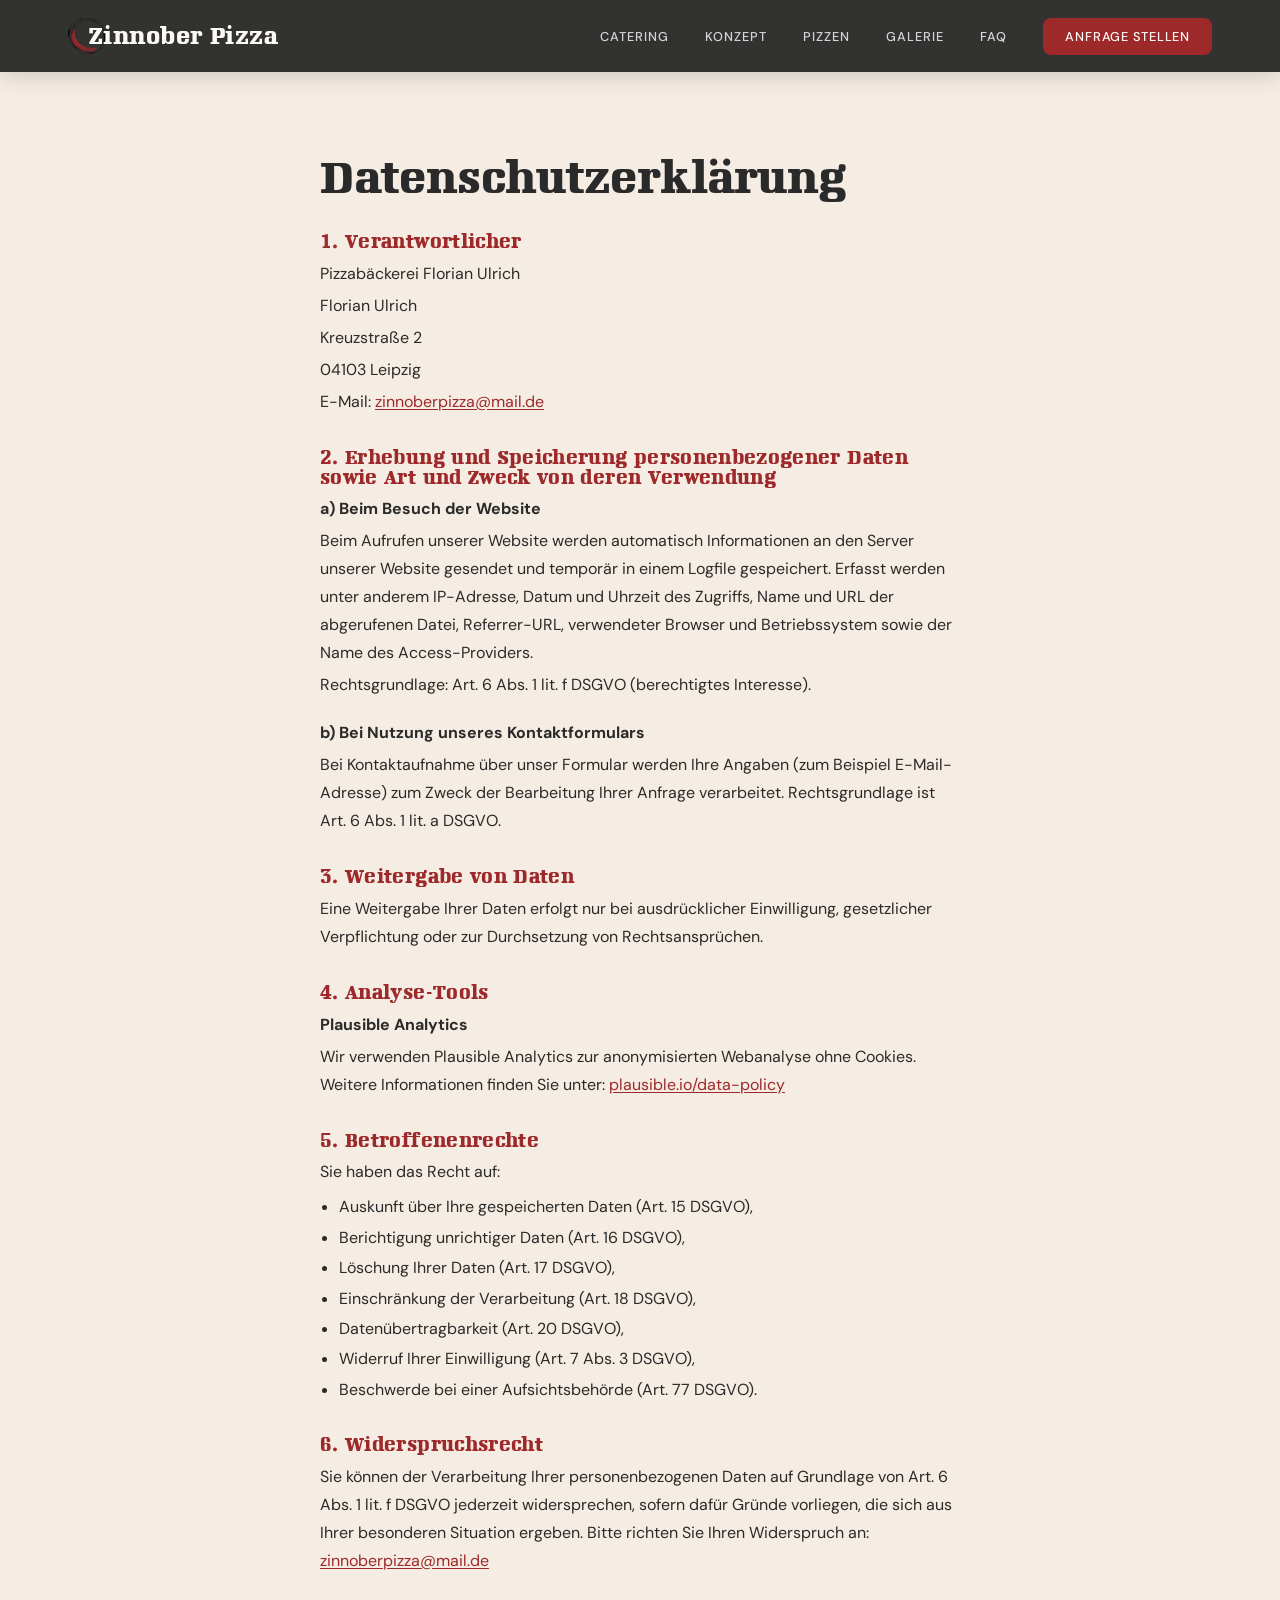
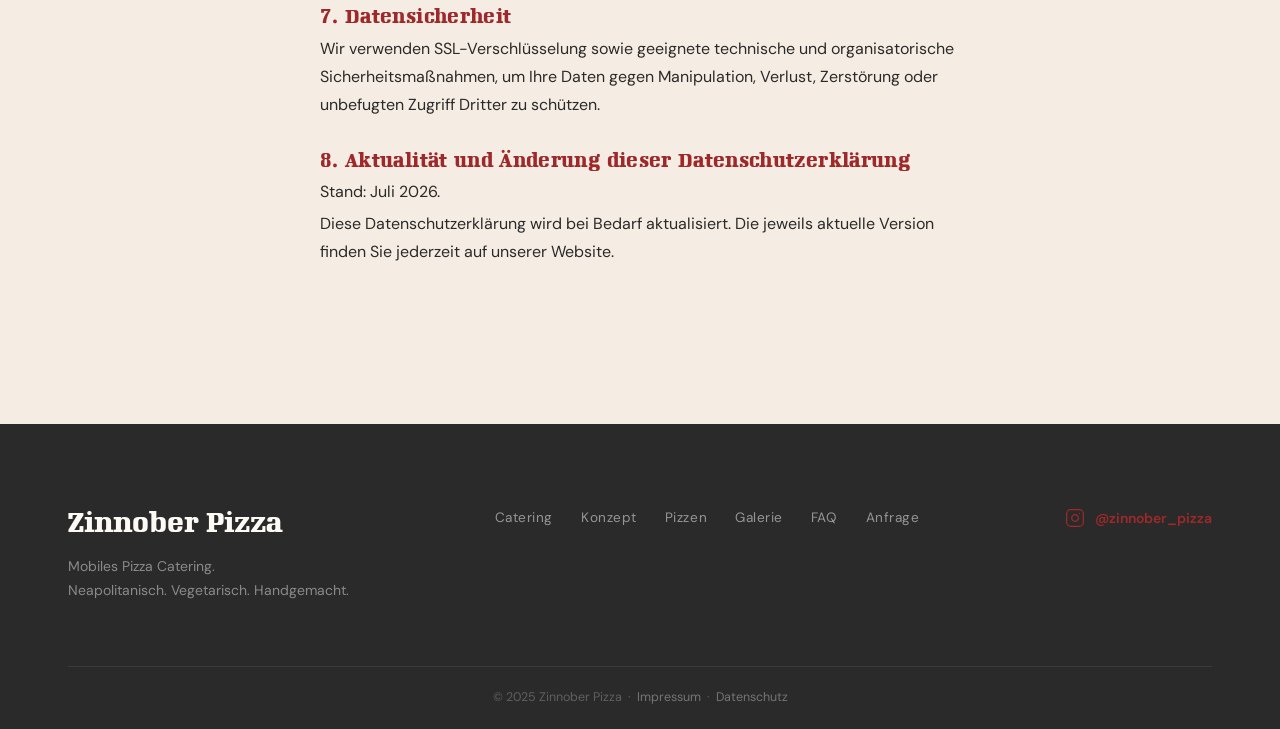
==== datenschutz.html @ 2385aa73 "ha" ====
<!DOCTYPE html>
<html lang="de">
<head>
    <meta charset="UTF-8">
    <meta name="viewport" content="width=device-width, initial-scale=1.0">
    <title>Datenschutz – Zinnober Pizza</title>
    <meta name="description" content="Datenschutzerklärung von Zinnober Pizza gemäß DSGVO.">
    <meta name="robots" content="noindex, follow">

    <!-- Google Fonts — DM Sans body only; Napoleon headings are self-hosted in /fonts -->
    <link rel="preconnect" href="https://fonts.googleapis.com">
    <link rel="preconnect" href="https://fonts.gstatic.com" crossorigin>
    <link href="https://fonts.googleapis.com/css2?family=DM+Sans:opsz,wght@9..40,300;9..40,400;9..40,500;9..40,600&display=swap" rel="stylesheet">

    <link rel="stylesheet" href="css/style.css">
</head>
<body class="legal-page">

    <!-- =====================================================================
         NAVIGATION
    ====================================================================== -->
    <header class="site-header" id="header">
        <nav class="nav-inner">
            <a href="index.html" class="nav-logo">
                <img src="images/logo.png" alt="Zinnober Pizza" class="nav-logo-img">
                <span>Zinnober Pizza</span>
            </a>
            <button class="nav-toggle" id="navToggle" aria-label="Menü öffnen" aria-expanded="false">
                <span></span><span></span><span></span>
            </button>
            <ul class="nav-links" id="navLinks">
                <li><a href="index.html#catering">Catering</a></li>
                <li><a href="index.html#konzept">Konzept</a></li>
                <li><a href="index.html#pizzen">Pizzen</a></li>
                <li><a href="index.html#galerie">Galerie</a></li>
                <li><a href="index.html#faq">FAQ</a></li>
                <li><a href="index.html#anfrage" class="nav-cta">Anfrage stellen</a></li>
            </ul>
        </nav>
    </header>


    <!-- =====================================================================
         DATENSCHUTZ
    ====================================================================== -->
    <section class="s-legal">
        <div class="container">
            <div class="legal-content">
                <h2>Datenschutzerklärung</h2>

                <h3>1. Verantwortlicher</h3>
                <p>Pizzabäckerei Florian Ulrich</p>
                <p>Florian Ulrich</p>
                <p>Kreuzstraße 2</p>
                <p>04103 Leipzig</p>
                <p>E-Mail: <a href="mailto:zinnoberpizza@mail.de">zinnoberpizza@mail.de</a></p>

                <h3>2. Erhebung und Speicherung personenbezogener Daten sowie Art und Zweck von deren Verwendung</h3>
                <p><strong>a) Beim Besuch der Website</strong></p>
                <p>Beim Aufrufen unserer Website werden automatisch Informationen an den Server unserer Website gesendet und temporär in einem Logfile gespeichert. Erfasst werden unter anderem IP-Adresse, Datum und Uhrzeit des Zugriffs, Name und URL der abgerufenen Datei, Referrer-URL, verwendeter Browser und Betriebssystem sowie der Name des Access-Providers.</p>
                <p>Rechtsgrundlage: Art. 6 Abs. 1 lit. f DSGVO (berechtigtes Interesse).</p>

                <p style="margin-top: 20px;"><strong>b) Bei Nutzung unseres Kontaktformulars</strong></p>
                <p>Bei Kontaktaufnahme über unser Formular werden Ihre Angaben (zum Beispiel E-Mail-Adresse) zum Zweck der Bearbeitung Ihrer Anfrage verarbeitet. Rechtsgrundlage ist Art. 6 Abs. 1 lit. a DSGVO.</p>

                <h3>3. Weitergabe von Daten</h3>
                <p>Eine Weitergabe Ihrer Daten erfolgt nur bei ausdrücklicher Einwilligung, gesetzlicher Verpflichtung oder zur Durchsetzung von Rechtsansprüchen.</p>

                <h3>4. Analyse-Tools</h3>
                <p><strong>Plausible Analytics</strong></p>
                <p>Wir verwenden Plausible Analytics zur anonymisierten Webanalyse ohne Cookies. Weitere Informationen finden Sie unter: <a href="https://plausible.io/data-policy" target="_blank" rel="noopener noreferrer">plausible.io/data-policy</a></p>

                <h3>5. Betroffenenrechte</h3>
                <p>Sie haben das Recht auf:</p>
                <ul class="legal-list">
                    <li>Auskunft über Ihre gespeicherten Daten (Art. 15 DSGVO),</li>
                    <li>Berichtigung unrichtiger Daten (Art. 16 DSGVO),</li>
                    <li>Löschung Ihrer Daten (Art. 17 DSGVO),</li>
                    <li>Einschränkung der Verarbeitung (Art. 18 DSGVO),</li>
                    <li>Datenübertragbarkeit (Art. 20 DSGVO),</li>
                    <li>Widerruf Ihrer Einwilligung (Art. 7 Abs. 3 DSGVO),</li>
                    <li>Beschwerde bei einer Aufsichtsbehörde (Art. 77 DSGVO).</li>
                </ul>

                <h3>6. Widerspruchsrecht</h3>
                <p>Sie können der Verarbeitung Ihrer personenbezogenen Daten auf Grundlage von Art. 6 Abs. 1 lit. f DSGVO jederzeit widersprechen, sofern dafür Gründe vorliegen, die sich aus Ihrer besonderen Situation ergeben. Bitte richten Sie Ihren Widerspruch an: <a href="mailto:zinnoberpizza@mail.de">zinnoberpizza@mail.de</a></p>

                <h3>7. Datensicherheit</h3>
                <p>Wir verwenden SSL-Verschlüsselung sowie geeignete technische und organisatorische Sicherheitsmaßnahmen, um Ihre Daten gegen Manipulation, Verlust, Zerstörung oder unbefugten Zugriff Dritter zu schützen.</p>

                <h3>8. Aktualität und Änderung dieser Datenschutzerklärung</h3>
                <p>Stand: Juli 2026.</p>
                <p>Diese Datenschutzerklärung wird bei Bedarf aktualisiert. Die jeweils aktuelle Version finden Sie jederzeit auf unserer Website.</p>
            </div>
        </div>
    </section>


    <!-- =====================================================================
         FOOTER
    ====================================================================== -->
    <footer class="footer">
        <div class="container">
            <div class="footer-inner">
                <div class="footer-brand">
                    <span class="footer-logo">Zinnober Pizza</span>
                    <p>Mobiles Pizza Catering.<br>Neapolitanisch. Vegetarisch. Handgemacht.</p>
                </div>
                <nav class="footer-nav" aria-label="Footer Navigation">
                    <a href="index.html#catering">Catering</a>
                    <a href="index.html#konzept">Konzept</a>
                    <a href="index.html#pizzen">Pizzen</a>
                    <a href="index.html#galerie">Galerie</a>
                    <a href="index.html#faq">FAQ</a>
                    <a href="index.html#anfrage">Anfrage</a>
                </nav>
                <div class="footer-social">
                    <a href="https://www.instagram.com/zinnober_pizza" target="_blank" rel="noopener noreferrer" aria-label="Instagram @zinnober_pizza">
                        <svg width="20" height="20" viewBox="0 0 24 24" fill="none" stroke="currentColor" stroke-width="1.5" stroke-linecap="round" stroke-linejoin="round" aria-hidden="true">
                            <rect x="2" y="2" width="20" height="20" rx="5" ry="5"/><path d="M16 11.37A4 4 0 1 1 12.63 8 4 4 0 0 1 16 11.37z"/><line x1="17.5" y1="6.5" x2="17.51" y2="6.5"/>
                        </svg>
                        @zinnober_pizza
                    </a>
                </div>
            </div>
            <div class="footer-bottom">
                <p>&copy; 2025 Zinnober Pizza &nbsp;&middot;&nbsp; <a href="impressum.html">Impressum</a> &nbsp;&middot;&nbsp; <a href="datenschutz.html">Datenschutz</a></p>
            </div>
        </div>
    </footer>

    <script src="js/main.js"></script>
</body>
</html>
---- css/style.css ----
/* =============================================================================
   ZINNOBER PIZZA — Stylesheet
   Colors:  Zinnober Rot #9E292B | Charcoal #2A2A2A | Cream #F5EDE3 | Gold #D4A853
   Fonts:   Napoleon (headings, self-hosted) | DM Sans (body, Google Fonts)
   Hosted:  GitHub Pages · static
============================================================================= */


/* ─────────────────────────────────────────────
   NAPOLEON FONT FACES (self-hosted)
───────────────────────────────────────────── */
@font-face {
    font-family: 'Napoleon';
    src: url('../fonts/napoleon-regular.ttf') format('truetype');
    font-weight: 400;
    font-style: normal;
    font-display: swap;
}
@font-face {
    font-family: 'Napoleon';
    src: url('../fonts/napoleon-italic.ttf') format('truetype');
    font-weight: 400;
    font-style: italic;
    font-display: swap;
}
@font-face {
    font-family: 'Napoleon';
    src: url('../fonts/napoleon-light.ttf') format('truetype');
    font-weight: 300;
    font-style: normal;
    font-display: swap;
}
@font-face {
    font-family: 'Napoleon';
    src: url('../fonts/napoleon-semibold.ttf') format('truetype');
    font-weight: 600;
    font-style: normal;
    font-display: swap;
}
@font-face {
    font-family: 'Napoleon';
    src: url('../fonts/napoleon-bold.ttf') format('truetype');
    font-weight: 700;
    font-style: normal;
    font-display: swap;
}
@font-face {
    font-family: 'Napoleon Condensed';
    src: url('../fonts/napoleon-bold-condensed.ttf') format('truetype');
    font-weight: 700;
    font-style: normal;
    font-display: swap;
}


/* ─────────────────────────────────────────────
   0. VARIABLES & RESET
───────────────────────────────────────────── */
:root {
    --red:          #9E292B;
    --red-dk:       #7D1F21;
    --charcoal:     #2A2A2A;
    --charcoal-lt:  #3D3D3D;
    --cream:        #F5EDE3;
    --cream-dk:     #E8DDD0;
    --gold:         #D4A853;
    --olive:        #5C6B4A;
    --white:        #FDFAF6;
    --text:         #2A2A2A;
    --text-muted:   #6A6A6A;

    --font-display: 'Napoleon', Georgia, serif;
    --font-body:    'DM Sans', system-ui, -apple-system, sans-serif;

    --container:    1240px;
    --pad-section:  clamp(80px, 12vw, 160px);
    --pad-x:        clamp(20px, 5vw, 48px);
    --nav-h:        72px;
    --radius:       12px;
    --radius-sm:    8px;
    --trans:        0.3s ease;
    --shadow-sm:    0 2px 16px rgba(0,0,0,0.06);
    --shadow-md:    0 8px 32px rgba(0,0,0,0.10);
}

*, *::before, *::after { box-sizing: border-box; margin: 0; padding: 0; }

html {
    scroll-behavior: smooth;
    scroll-padding-top: var(--nav-h);
    font-size: 16px;
}

body {
    font-family: var(--font-body);
    color: var(--text);
    background: var(--cream);
    line-height: 1.65;
    overflow-x: hidden;
    -webkit-font-smoothing: antialiased;
    -moz-osx-font-smoothing: grayscale;
}

/* ─────────────────────────────────────────────
   CARDBOARD TEXTURE — applied to all warm sections
   Grain SVG + linen fibers + cream gradient stack
───────────────────────────────────────────── */
.s-trust,
.s-why,
.s-process,
.s-gallery,
.s-reviews,
.s-contact {
    background-color: var(--cream);
    background-image:
        url("data:image/svg+xml,%3Csvg xmlns='http://www.w3.org/2000/svg' width='240' height='240'%3E%3Cfilter id='n'%3E%3CfeTurbulence type='fractalNoise' baseFrequency='0.75' numOctaves='4' stitchTiles='stitch'/%3E%3CfeColorMatrix type='saturate' values='0'/%3E%3CfeComponentTransfer%3E%3CfeFuncA type='linear' slope='0.07'/%3E%3C/feComponentTransfer%3E%3C/filter%3E%3Crect width='100%25' height='100%25' filter='url(%23n)'/%3E%3C/svg%3E"),
        repeating-linear-gradient(90deg,
            rgba(255,255,255,0)    0px,  rgba(255,255,255,0)    5px,
            rgba(255,246,230,0.10) 6px,  rgba(255,255,255,0)    7px,
            rgba(160,120,70,0.04)  9px,  rgba(255,255,255,0)    11px),
        linear-gradient(180deg, #F9F0E3 0%, #F4E8D6 35%, #F0E2CC 70%, #EBDAC2 100%);
}

/* Real cardboard photo — Events + Pizza Menu */
.s-events,
.s-menu {
    background-color: var(--cream);
    background-image:
        linear-gradient(180deg, rgba(249,240,227,0.55) 0%, rgba(240,226,204,0.55) 100%),
        url("../images/cardboard.jpg");
    background-size: cover;
    background-position: center;
    background-repeat: no-repeat;
}

img  { max-width: 100%; display: block; }
a    { color: inherit; text-decoration: none; }
button { cursor: pointer; border: none; background: none; font-family: inherit; }
ul   { list-style: none; }
h1, h2, h3, h4 { font-family: var(--font-display); line-height: 1.12; }
p   { line-height: 1.75; }


/* ─────────────────────────────────────────────
   UTILITIES
───────────────────────────────────────────── */
.container {
    max-width: var(--container);
    margin-inline: auto;
    padding-inline: var(--pad-x);
}

/* Image placeholder */
.img-ph {
    width: 100%;
    height: 100%;
    background: var(--cream-dk);
    display: flex;
    align-items: center;
    justify-content: center;
    position: relative;
}
.img-ph::after {
    content: attr(data-label);
    font-family: var(--font-body);
    font-size: 0.7rem;
    letter-spacing: 0.08em;
    text-transform: uppercase;
    color: rgba(0,0,0,0.22);
    text-align: center;
    padding: 12px;
}

/* Legal pages (Impressum, Datenschutz) — no hero, header stays solid */
body.legal-page .site-header {
    background: rgba(42, 42, 42, 0.96);
    box-shadow: 0 2px 24px rgba(0,0,0,0.18);
}
.s-legal {
    padding-block: var(--pad-section);
    min-height: calc(100svh - 260px);
}
.legal-content {
    max-width: 640px;
    margin-inline: auto;
}
.legal-content h2 {
    font-size: clamp(1.8rem, 3.5vw, 2.6rem);
    color: var(--charcoal);
    margin-bottom: 28px;
}
.legal-content h3 {
    font-size: 1.1rem;
    font-weight: 700;
    color: var(--red);
    letter-spacing: 0.02em;
    margin: 32px 0 8px;
}
.legal-content p {
    color: var(--text);
    margin-bottom: 4px;
}
.legal-content a {
    color: var(--red);
    text-decoration: underline;
    text-underline-offset: 2px;
}
.legal-list {
    margin: 8px 0 4px 1.2em;
}
.legal-list li {
    list-style: disc;
    color: var(--text);
    margin-bottom: 4px;
}

/* Section shared */
.section-header {
    text-align: center;
    margin-bottom: clamp(48px, 7vw, 80px);
}
.section-tag {
    display: inline-block;
    color: var(--red);
    font-size: 0.72rem;
    font-weight: 700;
    letter-spacing: 0.3em;
    text-transform: uppercase;
    margin-bottom: 16px;
}
.section-title {
    font-size: clamp(2rem, 4.5vw, 3.5rem);
    font-weight: 700;
    color: var(--charcoal);
    margin-bottom: 20px;
}
.section-sub {
    color: var(--text-muted);
    font-size: clamp(1rem, 1.5vw, 1.1rem);
    max-width: 600px;
    margin-inline: auto;
}

/* Buttons */
.btn {
    display: inline-block;
    padding: 15px 40px;
    font-family: var(--font-body);
    font-size: 0.85rem;
    font-weight: 600;
    letter-spacing: 0.08em;
    text-transform: uppercase;
    border-radius: var(--radius-sm);
    transition: background var(--trans), transform var(--trans), box-shadow var(--trans);
    white-space: nowrap;
}
.btn-primary {
    background: var(--red);
    color: var(--white);
}
.btn-primary:hover {
    background: var(--red-dk);
    transform: translateY(-2px);
    box-shadow: 0 8px 24px rgba(158, 41, 43, 0.30);
}
.btn-primary:active { transform: translateY(0); }

/* Scroll reveal */
.reveal {
    opacity: 0;
    transform: translateY(22px);
    transition: opacity 0.65s ease var(--reveal-delay, 0ms),
                transform 0.65s ease var(--reveal-delay, 0ms);
}
.reveal.is-visible {
    opacity: 1;
    transform: translateY(0);
}


/* ─────────────────────────────────────────────
   1. NAVIGATION
───────────────────────────────────────────── */
.site-header {
    position: fixed;
    top: 0; left: 0; right: 0;
    z-index: 500;
    transition: background var(--trans), box-shadow var(--trans);
}
.site-header.is-scrolled {
    background: rgba(42, 42, 42, 0.96);
    backdrop-filter: blur(12px);
    -webkit-backdrop-filter: blur(12px);
    box-shadow: 0 2px 24px rgba(0,0,0,0.18);
}
.nav-inner {
    max-width: var(--container);
    margin-inline: auto;
    padding-inline: var(--pad-x);
    height: var(--nav-h);
    display: flex;
    align-items: center;
    justify-content: space-between;
    gap: 24px;
}
.nav-logo {
    display: flex;
    align-items: center;
    gap: 0;
    font-family: var(--font-display);
    font-size: 1.4rem;
    font-weight: 700;
    color: var(--white);
    letter-spacing: 0.02em;
    flex-shrink: 0;
}
.nav-logo-img {
    height: 36px;
    width: auto;
    flex-shrink: 0;
}
.nav-logo span {
    margin-left: -18px;
    position: relative;
    z-index: 1;
}
.nav-links {
    display: flex;
    align-items: center;
    gap: 36px;
}
.nav-links a {
    color: rgba(255,255,255,0.8);
    font-size: 0.8rem;
    font-weight: 500;
    letter-spacing: 0.08em;
    text-transform: uppercase;
    transition: color var(--trans);
    padding-block: 4px;
    position: relative;
}
.nav-links a::after {
    content: '';
    position: absolute;
    bottom: -2px; left: 0; right: 0;
    height: 1px;
    background: var(--gold);
    transform: scaleX(0);
    transform-origin: left;
    transition: transform var(--trans);
}
.nav-links a:hover { color: var(--white); }
.nav-links a:hover::after { transform: scaleX(1); }
.nav-cta {
    background: var(--red) !important;
    color: var(--white) !important;
    padding: 10px 22px !important;
    border-radius: var(--radius-sm) !important;
    letter-spacing: 0.06em !important;
}
.nav-cta::after { display: none !important; }
.nav-cta:hover { background: var(--red-dk) !important; }

.nav-toggle {
    display: none;
    flex-direction: column;
    gap: 5px;
    padding: 4px;
}
.nav-toggle span {
    display: block; width: 24px; height: 2px;
    background: var(--white); border-radius: 2px;
    transition: var(--trans);
}
.nav-toggle[aria-expanded="true"] span:nth-child(1) { transform: translateY(7px) rotate(45deg); }
.nav-toggle[aria-expanded="true"] span:nth-child(2) { opacity: 0; }
.nav-toggle[aria-expanded="true"] span:nth-child(3) { transform: translateY(-7px) rotate(-45deg); }


/* ─────────────────────────────────────────────
   2. HERO
───────────────────────────────────────────── */
.s-hero {
    position: relative;
    height: 100svh;
    min-height: 640px;
    overflow: hidden;
    background: var(--charcoal);
}

/* Slider */
.hero-slider {
    position: absolute;
    inset: 0;
}
.hero-slide {
    position: absolute;
    inset: 0;
    background: center/cover no-repeat var(--charcoal);
    opacity: 0;
    transition: opacity 1.2s ease;
}
.hero-slide.active {
    opacity: 1;
    animation: kenBurns 9s ease-in-out both;
}
@keyframes kenBurns {
    from { transform: scale(1.06); }
    to   { transform: scale(1.00); }
}

/* Overlay */
.hero-overlay {
    position: absolute;
    inset: 0;
    background: linear-gradient(155deg, rgba(0,0,0,0.60) 0%, rgba(0,0,0,0.35) 55%, rgba(0,0,0,0.55) 100%);
    z-index: 1;
}

/* Blur behind hero text so busy photos don't fight the copy */
.hero-blur {
    position: absolute;
    inset: 0;
    z-index: 1;
    backdrop-filter: blur(14px);
    -webkit-backdrop-filter: blur(14px);
    -webkit-mask-image: linear-gradient(to right, #000 0%, #000 42%, transparent 68%);
            mask-image: linear-gradient(to right, #000 0%, #000 42%, transparent 68%);
    pointer-events: none;
}

/* Content */
.hero-body {
    position: absolute;
    inset: 0;
    z-index: 2;
    display: flex;
    flex-direction: column;
    justify-content: center;
    padding: calc(var(--nav-h) + 48px) clamp(24px, 8vw, 100px) 80px;
    max-width: 900px;
}
.hero-eyebrow {
    color: rgba(255,255,255,0.68);
    font-size: 0.72rem;
    font-weight: 500;
    letter-spacing: 0.28em;
    text-transform: uppercase;
    margin-bottom: 20px;
    animation: fadeUp 0.9s ease 0.2s both;
}
.hero-title {
    font-size: clamp(2.6rem, 5.5vw, 4.8rem);
    font-weight: 700;
    color: var(--white);
    line-height: 1.05;
    margin-bottom: 28px;
    animation: fadeUp 0.9s ease 0.4s both;
}
.hero-word {
    color: var(--red);
    display: inline-block;
    transition: opacity 0.35s ease, transform 0.35s ease;
}
.hero-word.is-fading {
    opacity: 0;
    transform: translateY(-8px);
}
.hero-sub {
    color: rgba(255,255,255,0.80);
    font-size: clamp(1rem, 1.6vw, 1.15rem);
    max-width: 460px;
    margin-bottom: 40px;
    animation: fadeUp 0.9s ease 0.6s both;
}
.hero-body .btn { animation: fadeUp 0.9s ease 0.8s both; align-self: flex-start; }

.hero-badges {
    display: flex;
    flex-wrap: wrap;
    gap: 16px;
    margin-top: 28px;
    animation: fadeUp 0.9s ease 1.0s both;
}
.hero-badges li {
    color: rgba(255,255,255,0.70);
    font-size: 0.82rem;
    letter-spacing: 0.04em;
}

@keyframes fadeUp {
    from { opacity: 0; transform: translateY(24px); }
    to   { opacity: 1; transform: translateY(0); }
}

/* Slider controls */
.hero-slider-controls {
    position: absolute;
    bottom: 80px;
    left: 50%;
    transform: translateX(-50%);
    z-index: 3;
    display: flex;
    align-items: center;
    gap: 16px;
}
.slider-btn {
    color: rgba(255,255,255,0.6);
    font-size: 1.1rem;
    width: 40px; height: 40px;
    display: flex; align-items: center; justify-content: center;
    border: 1px solid rgba(255,255,255,0.3);
    border-radius: 50%;
    transition: var(--trans);
    backdrop-filter: blur(4px);
}
.slider-btn:hover {
    color: var(--white);
    border-color: var(--white);
    background: rgba(255,255,255,0.10);
}
.slider-dots { display: flex; gap: 8px; }
.slider-dot {
    width: 6px; height: 6px;
    border-radius: 50%;
    background: rgba(255,255,255,0.36);
    border: none; cursor: pointer;
    transition: var(--trans); padding: 0;
}
.slider-dot.is-active {
    background: var(--white);
    transform: scale(1.5);
}

/* Scroll indicator */
.scroll-indicator {
    position: absolute;
    bottom: 30px;
    left: 50%;
    transform: translateX(-50%);
    z-index: 3;
}
.scroll-indicator span {
    display: block;
    width: 22px; height: 36px;
    border: 2px solid rgba(255,255,255,0.35);
    border-radius: 12px;
    position: relative;
}
.scroll-indicator span::before {
    content: '';
    position: absolute;
    top: 6px; left: 50%;
    width: 4px; height: 4px;
    border-radius: 50%;
    background: rgba(255,255,255,0.7);
    transform: translateX(-50%);
    animation: scrollDot 2s ease-in-out infinite;
}
@keyframes scrollDot {
    0%, 100% { top: 6px; opacity: 0.8; }
    50%       { top: 18px; opacity: 0.2; }
}


/* ─────────────────────────────────────────────
   3. TRUST BAR
───────────────────────────────────────────── */
.s-trust {
    padding: clamp(32px, 5vw, 60px) var(--pad-x);
    box-shadow: var(--shadow-sm);
}
.trust-inner {
    max-width: var(--container);
    margin-inline: auto;
    display: grid;
    grid-template-columns: 1fr auto 1fr auto 1fr auto 1fr;
    align-items: center;
    gap: 0;
}
.trust-item {
    display: flex;
    flex-direction: column;
    align-items: center;
    text-align: center;
    gap: 4px;
    padding-inline: clamp(12px, 3vw, 40px);
}
.trust-stars { color: var(--gold); font-size: 1.1rem; letter-spacing: 2px; line-height: 1; }
.trust-icon  { font-size: 1.6rem; line-height: 1; }
.trust-value {
    font-family: var(--font-display);
    font-size: clamp(1.2rem, 2.5vw, 1.8rem);
    font-weight: 700;
    color: var(--charcoal);
    line-height: 1.1;
}
.trust-label { font-size: 0.78rem; color: var(--text-muted); letter-spacing: 0.04em; }
.trust-divider {
    width: 1px;
    height: 48px;
    background: var(--cream-dk);
    flex-shrink: 0;
}


/* ─────────────────────────────────────────────
   4. EVENTS
───────────────────────────────────────────── */
.s-events {
    padding-block: var(--pad-section);
}

.events-intro {
    max-width: 720px;
    margin: 0 auto clamp(48px, 7vw, 80px);
    text-align: center;
}
.events-intro .section-tag { margin-bottom: 16px; }
.events-intro .section-title { margin-bottom: 20px; }
.events-intro-text {
    font-size: clamp(1rem, 1.5vw, 1.125rem);
    color: var(--text-muted);
    line-height: 1.8;
    margin-bottom: 20px;
}
.events-location {
    display: inline-flex;
    align-items: flex-start;
    gap: 8px;
    font-size: 0.875rem;
    color: var(--text-muted);
    background: var(--white);
    border-radius: 8px;
    padding: 10px 18px;
    border: 1px solid var(--cream-dk);
    text-align: left;
    line-height: 1.5;
}
.events-location span { flex-shrink: 0; }

.events-body {
    display: grid;
    grid-template-columns: 1fr 1fr;
    gap: clamp(32px, 6vw, 80px);
    align-items: start;
    max-width: 960px;
    margin: 0 auto;
}
.events-col-title {
    font-family: var(--font-display);
    font-size: clamp(1.1rem, 2vw, 1.4rem);
    color: var(--charcoal);
    margin-bottom: 24px;
    padding-bottom: 14px;
    border-bottom: 2px solid var(--red);
}
.events-list {
    list-style: none;
    display: flex;
    flex-direction: column;
    gap: 12px;
    margin: 0 0 28px;
    padding: 0;
}
.events-list li {
    font-size: 0.9375rem;
    color: var(--text);
    line-height: 1.55;
    padding-left: 20px;
    position: relative;
}
.events-list li::before {
    content: '';
    position: absolute;
    left: 0;
    top: 0.55em;
    width: 7px;
    height: 7px;
    border-radius: 50%;
    background: var(--red);
    flex-shrink: 0;
}

.events-note {
    display: flex;
    align-items: flex-start;
    gap: 10px;
    background: rgba(199,91,57,0.08);
    border-left: 3px solid var(--red);
    border-radius: 0 8px 8px 0;
    padding: 14px 18px;
}
.events-note-icon { font-size: 1.1rem; line-height: 1.4; flex-shrink: 0; }
.events-note p {
    font-size: 0.875rem;
    color: var(--text-muted);
    line-height: 1.6;
    margin: 0;
}

.events-cta {
    text-align: center;
    margin-top: clamp(48px, 7vw, 72px);
}
.events-cta p {
    font-size: 0.9375rem;
    color: var(--text-muted);
    margin-bottom: 24px;
}

@media (max-width: 680px) {
    .events-body { grid-template-columns: 1fr; gap: 40px; }
    .events-location { font-size: 0.8rem; }
}


/* ─────────────────────────────────────────────
   5. WHY ZINNOBER
───────────────────────────────────────────── */
.s-why {
    padding-block: var(--pad-section);
}
.why-layout {
    display: grid;
    grid-template-columns: 1fr 2fr;
    gap: clamp(48px, 7vw, 96px);
    align-items: start;
}
.why-text .section-tag { margin-bottom: 16px; }
.why-text .section-title { text-align: left; margin-bottom: 24px; }
.why-text p {
    color: var(--text-muted);
    font-size: 1rem;
    line-height: 1.8;
}
.why-cards {
    display: grid;
    grid-template-columns: 1fr 1fr;
    gap: 20px;
}
.why-card {
    background: var(--cream);
    border-radius: var(--radius);
    padding: clamp(24px, 3vw, 36px);
    transition: transform var(--trans), box-shadow var(--trans);
}
.why-card:hover {
    transform: translateY(-4px);
    box-shadow: var(--shadow-sm);
}
.why-card h3 {
    font-size: 1rem;
    margin-bottom: 8px;
    color: var(--charcoal);
}
.why-card p { font-size: 0.875rem; color: var(--text-muted); line-height: 1.65; }


/* ─────────────────────────────────────────────
   6. PROCESS
───────────────────────────────────────────── */
.s-process {
    padding-block: var(--pad-section);
}
.process-steps {
    display: flex;
    align-items: flex-start;
    justify-content: center;
    gap: 0;
    margin-top: clamp(32px, 5vw, 64px);
}
.process-step {
    flex: 1;
    max-width: 220px;
    display: flex;
    flex-direction: column;
    align-items: center;
    text-align: center;
    gap: 12px;
    padding-inline: 12px;
}
.process-number {
    width: 52px; height: 52px;
    border-radius: 50%;
    background: var(--red);
    color: var(--white);
    font-family: var(--font-display);
    font-size: 1.25rem;
    font-weight: 700;
    display: flex; align-items: center; justify-content: center;
    flex-shrink: 0;
}
.process-icon {
    color: var(--red);
    display: flex;
    align-items: center;
    justify-content: center;
    margin-block: 4px;
}
.process-icon svg {
    width: 40px;
    height: 40px;
}
.process-step h3 {
    font-size: 1rem;
    color: var(--charcoal);
}
.process-step p {
    font-size: 0.85rem;
    color: var(--text-muted);
    line-height: 1.6;
}
.process-arrow {
    flex-shrink: 0;
    width: 40px;
    height: 2px;
    background: var(--cream-dk);
    margin-top: 26px;
    position: relative;
}
.process-arrow::after {
    content: '';
    position: absolute;
    right: -5px; top: -4px;
    border: 5px solid transparent;
    border-left-color: var(--cream-dk);
}


/* ─────────────────────────────────────────────
   6b. PIZZA MENU
───────────────────────────────────────────── */
.s-menu {
    padding-block: var(--pad-section);
}
.menu-slider {
    margin-top: clamp(32px, 5vw, 56px);
}
.menu-track {
    display: flex;
    align-items: flex-start;
    overflow-x: auto;
    scroll-snap-type: x mandatory;
    scroll-behavior: smooth;
    transition: height 0.4s ease;
    -webkit-overflow-scrolling: touch;
    scrollbar-width: none;
}
.menu-track::-webkit-scrollbar { display: none; }
.menu-track:focus-visible { outline: 2px solid var(--red); outline-offset: 6px; }
.menu-page {
    flex: 0 0 100%;
    scroll-snap-align: start;
    display: grid;
    grid-template-columns: repeat(3, 1fr);
    grid-auto-rows: 1fr;
    align-content: start;
    gap: 20px;
    padding: 6px 4px 18px;
}
.menu-slider-controls {
    display: flex;
    align-items: center;
    justify-content: center;
    gap: 20px;
    margin-top: 24px;
}
.menu-slider-btn {
    width: 44px; height: 44px;
    display: flex; align-items: center; justify-content: center;
    border: 1px solid var(--cream-dk);
    border-radius: 50%;
    color: var(--charcoal);
    background: var(--white);
    font-size: 1.1rem;
    transition: var(--trans);
}
.menu-slider-btn:hover {
    color: var(--white);
    background: var(--red);
    border-color: var(--red);
}
.menu-slider-dots { display: flex; gap: 8px; }
.menu-slider-dot {
    width: 8px; height: 8px;
    border-radius: 50%;
    background: var(--cream-dk);
    border: none; cursor: pointer;
    transition: var(--trans); padding: 0;
}
.menu-slider-dot.is-active {
    background: var(--red);
    transform: scale(1.3);
}
.menu-card {
    background: var(--cream);
    border-radius: var(--radius);
    padding: 20px 24px 28px;
    text-align: center;
    transition: transform var(--trans), box-shadow var(--trans);
}
.menu-card:hover {
    transform: translateY(-4px);
    box-shadow: var(--shadow-sm);
}
.menu-card-img {
    width: 108px;
    height: 108px;
    margin: 0 auto 12px;
}
.menu-card-img img {
    width: 100%;
    height: 100%;
    object-fit: contain;
}
.menu-card h3 {
    font-size: 1.15rem;
    color: var(--charcoal);
    margin-bottom: 8px;
}
.menu-card p {
    font-size: 0.82rem;
    color: var(--text-muted);
    line-height: 1.6;
}


/* ─────────────────────────────────────────────
   7. GALLERY
───────────────────────────────────────────── */
.s-gallery {
    padding-block: var(--pad-section);
}
.gallery-grid {
    display: grid;
    grid-template-columns: repeat(4, 1fr);
    grid-auto-rows: 260px;
    gap: 6px;
    margin-top: clamp(32px, 5vw, 56px);
}
.gallery-cell {
    overflow: hidden;
    cursor: zoom-in;
    border-radius: 4px;
    background: center/cover no-repeat var(--cream-dk);
    transition: transform 0.5s ease;
}
.gallery-cell:hover { transform: scale(1.02); }
.gallery-cell:hover .img-ph { transform: scale(1.03); transition: transform 0.5s ease; }
.gallery-cell .img-ph { width: 100%; height: 100%; transition: transform 0.5s ease; }
.gallery-cell--tall { grid-row: span 2; }
.gallery-cell--wide { grid-column: span 2; }

/* Lightbox */
.lightbox {
    position: fixed; inset: 0;
    background: rgba(0,0,0,0.92);
    z-index: 9999;
    display: flex; align-items: center; justify-content: center;
}
.lightbox[hidden] { display: none; }
.lightbox-img {
    max-width: 90vw;
    max-height: 90vh;
    object-fit: contain;
    border-radius: 4px;
}
.lightbox-close,
.lightbox-prev,
.lightbox-next {
    position: absolute;
    color: rgba(255,255,255,0.8);
    font-size: 1.5rem;
    width: 48px; height: 48px;
    display: flex; align-items: center; justify-content: center;
    border-radius: 50%;
    background: rgba(255,255,255,0.08);
    transition: background var(--trans), color var(--trans);
}
.lightbox-close:hover,
.lightbox-prev:hover,
.lightbox-next:hover {
    background: rgba(255,255,255,0.18);
    color: var(--white);
}
.lightbox-close { top: 20px; right: 20px; font-size: 1.8rem; }
.lightbox-prev  { left: 20px;  top: 50%; transform: translateY(-50%); }
.lightbox-next  { right: 20px; top: 50%; transform: translateY(-50%); }


/* ─────────────────────────────────────────────
   8. REVIEWS
───────────────────────────────────────────── */
.s-reviews {
    padding-block: var(--pad-section);
}
.reviews-grid {
    display: grid;
    grid-template-columns: repeat(3, 1fr);
    gap: 24px;
}
.review-card {
    background: var(--white);
    border-radius: var(--radius);
    padding: clamp(28px, 3vw, 40px);
    box-shadow: var(--shadow-sm);
    display: flex;
    flex-direction: column;
    gap: 20px;
    transition: transform var(--trans), box-shadow var(--trans);
}
.review-card:hover {
    transform: translateY(-4px);
    box-shadow: var(--shadow-md);
}
.review-stars {
    color: var(--gold);
    font-size: 1rem;
    letter-spacing: 3px;
    line-height: 1;
}
.review-text {
    color: var(--text);
    font-size: 0.9375rem;
    line-height: 1.75;
    font-style: italic;
    flex: 1;
}
.review-author {
    display: flex;
    align-items: center;
    gap: 14px;
}
.review-avatar {
    width: 44px; height: 44px;
    border-radius: 50%;
    flex-shrink: 0;
    overflow: hidden;
}
.review-avatar.img-ph { height: 44px; }
.review-author strong {
    display: block;
    font-size: 0.9rem;
    color: var(--charcoal);
    font-family: var(--font-display);
}
.review-author span {
    font-size: 0.78rem;
    color: var(--text-muted);
}


/* ─────────────────────────────────────────────
   9. FAQ
───────────────────────────────────────────── */
.s-faq {
    padding-block: var(--pad-section);
    background: var(--charcoal);
}
.s-faq .section-tag  { color: var(--gold); }
.s-faq .section-title { color: var(--white); }

.faq-list {
    max-width: 760px;
    margin-inline: auto;
}
.faq-item { border-bottom: 1px solid rgba(255,255,255,0.09); }
.faq-q {
    width: 100%;
    display: flex;
    justify-content: space-between;
    align-items: center;
    padding-block: 26px;
    color: var(--white);
    font-size: 1rem;
    font-weight: 500;
    text-align: left;
    gap: 20px;
    transition: color var(--trans);
    background: none; border: none; cursor: pointer;
}
.faq-q:hover { color: var(--gold); }
.faq-icon {
    flex-shrink: 0;
    width: 22px; height: 22px;
    border: 1.5px solid var(--red);
    border-radius: 50%;
    position: relative;
    transition: transform var(--trans);
}
.faq-icon::before,
.faq-icon::after {
    content: '';
    position: absolute;
    background: var(--red);
    border-radius: 2px;
    top: 50%; left: 50%;
    transform: translate(-50%, -50%);
}
.faq-icon::before { width: 10px; height: 1.5px; }
.faq-icon::after  { width: 1.5px; height: 10px; transition: transform var(--trans), opacity var(--trans); }
.faq-q[aria-expanded="true"] .faq-icon::after { transform: translate(-50%, -50%) rotate(90deg); opacity: 0; }

.faq-a {
    max-height: 0;
    overflow: hidden;
    transition: max-height 0.42s ease;
}
.faq-a p {
    color: rgba(255,255,255,0.60);
    padding-bottom: 28px;
    font-size: 0.9375rem;
    line-height: 1.8;
}


/* ─────────────────────────────────────────────
   10. FINAL CTA
───────────────────────────────────────────── */
.s-cta-final {
    position: relative;
    padding-block: clamp(100px, 14vw, 180px);
    background: var(--charcoal) center/cover no-repeat;
}
.cta-final-overlay {
    position: absolute; inset: 0;
    background: rgba(0,0,0,0.65);
}
.cta-final-body {
    position: relative; z-index: 1;
    text-align: center;
    padding-inline: var(--pad-x);
    max-width: 680px;
    margin-inline: auto;
}
.cta-final-body h2 {
    font-size: clamp(2rem, 4.5vw, 3.5rem);
    color: var(--white);
    margin-bottom: 24px;
}
.cta-final-body p {
    color: rgba(255,255,255,0.75);
    font-size: clamp(1rem, 1.4vw, 1.1rem);
    margin-bottom: 40px;
    line-height: 1.75;
}
.cta-final-note {
    display: block;
    color: rgba(255,255,255,0.45);
    font-size: 0.82rem;
    margin-top: 18px;
    letter-spacing: 0.04em;
}


/* ─────────────────────────────────────────────
   11. CONTACT
───────────────────────────────────────────── */
.s-contact {
    padding-block: var(--pad-section);
}
.contact-layout {
    display: grid;
    grid-template-columns: 3fr 2fr;
    gap: clamp(48px, 8vw, 100px);
    align-items: start;
}
.contact-form-col .section-tag { margin-bottom: 16px; }
.contact-form-col .section-title {
    text-align: left;
    margin-bottom: 36px;
}
.contact-form { display: flex; flex-direction: column; gap: 16px; }
.form-row {
    display: grid;
    grid-template-columns: 1fr 1fr;
    gap: 16px;
}
.form-field {
    display: flex;
    flex-direction: column;
    gap: 8px;
}
.form-field--full { grid-column: 1 / -1; }
label {
    font-size: 0.72rem;
    font-weight: 700;
    text-transform: uppercase;
    letter-spacing: 0.12em;
    color: var(--charcoal);
}
input, select, textarea {
    padding: 14px 16px;
    border: 1.5px solid var(--cream-dk);
    border-radius: var(--radius-sm);
    font-family: var(--font-body);
    font-size: 0.95rem;
    color: var(--text);
    background: var(--white);
    transition: border-color var(--trans), box-shadow var(--trans);
    outline: none;
    -webkit-appearance: none;
    appearance: none;
    width: 100%;
}
input:focus, select:focus, textarea:focus {
    border-color: var(--red);
    box-shadow: 0 0 0 3px rgba(158, 41, 43, 0.12);
}
input.is-error, select.is-error {
    border-color: var(--red);
    box-shadow: 0 0 0 3px rgba(158, 41, 43, 0.15);
}
select {
    background-image: url("data:image/svg+xml,%3Csvg xmlns='http://www.w3.org/2000/svg' width='12' height='8'%3E%3Cpath d='M1 1l5 5 5-5' stroke='%236A6A6A' stroke-width='1.5' fill='none' stroke-linecap='round'/%3E%3C/svg%3E");
    background-repeat: no-repeat;
    background-position: right 16px center;
    padding-right: 42px;
    cursor: pointer;
}
textarea { resize: vertical; min-height: 120px; }
.form-submit { padding-top: 8px; }

/* Contact info side */
.contact-info-col { padding-top: 80px; }
.contact-info-col h3 {
    font-size: 1.3rem;
    color: var(--charcoal);
    margin-bottom: 32px;
}
.contact-channels {
    display: flex; flex-direction: column; gap: 24px;
    margin-bottom: 36px;
}
.contact-channels li {
    display: flex; gap: 16px; align-items: flex-start;
}
.contact-channel-icon { font-size: 1.3rem; line-height: 1; flex-shrink: 0; padding-top: 2px; }
.contact-channels strong { display: block; font-size: 0.8rem; text-transform: uppercase; letter-spacing: 0.1em; color: var(--text-muted); margin-bottom: 2px; font-family: var(--font-body); font-weight: 600; }
.contact-channels a { color: var(--charcoal); font-size: 0.975rem; transition: color var(--trans); }
.contact-channels a:hover { color: var(--red); }
.contact-note {
    background: var(--white);
    border-radius: var(--radius-sm);
    padding: 20px 24px;
    border-left: 3px solid var(--red);
}
.contact-note p { font-size: 0.875rem; color: var(--text-muted); line-height: 1.65; }


/* ─────────────────────────────────────────────
   12. FOOTER
───────────────────────────────────────────── */
.footer {
    background: var(--charcoal);
    padding-top: clamp(48px, 6vw, 80px);
}
.footer-inner {
    display: flex;
    align-items: flex-start;
    justify-content: space-between;
    flex-wrap: wrap;
    gap: 40px;
    padding-bottom: clamp(36px, 5vw, 64px);
    border-bottom: 1px solid rgba(255,255,255,0.08);
}
.footer-brand { max-width: 300px; }
.footer-logo {
    display: block;
    font-family: var(--font-display);
    font-size: 1.6rem;
    font-weight: 700;
    color: var(--white);
    margin-bottom: 12px;
}
.footer-brand p {
    color: rgba(255,255,255,0.45);
    font-size: 0.875rem;
    line-height: 1.7;
}
.footer-nav {
    display: flex; flex-wrap: wrap; gap: 10px 28px;
    align-items: flex-start;
    padding-top: 6px;
}
.footer-nav a {
    color: rgba(255,255,255,0.5);
    font-size: 0.85rem;
    transition: color var(--trans);
    letter-spacing: 0.04em;
}
.footer-nav a:hover { color: var(--white); }
.footer-social a {
    display: flex; align-items: center; gap: 10px;
    color: var(--red);
    font-size: 0.875rem;
    font-weight: 600;
    transition: color var(--trans);
    padding-top: 6px;
}
.footer-social a:hover { color: var(--gold); }
.footer-bottom {
    padding-block: 20px;
    text-align: center;
}
.footer-bottom p { color: rgba(255,255,255,0.25); font-size: 0.78rem; }
.footer-bottom a { color: rgba(255,255,255,0.35); transition: color var(--trans); }
.footer-bottom a:hover { color: rgba(255,255,255,0.7); }


/* ─────────────────────────────────────────────
   RESPONSIVE – Tablet ≤1024px
───────────────────────────────────────────── */
@media (max-width: 1024px) {
    .trust-inner {
        grid-template-columns: 1fr 1fr;
        gap: 32px;
    }
    .trust-divider { display: none; }

    .events-grid { grid-template-columns: repeat(2, 1fr); }
    .event-info-grid { grid-template-columns: repeat(2, 1fr); }

    .why-layout {
        grid-template-columns: 1fr;
        gap: 48px;
    }
    .why-text .section-title { font-size: clamp(1.8rem, 4vw, 2.8rem); }

    .reviews-grid { grid-template-columns: repeat(2, 1fr); }

    .contact-layout { grid-template-columns: 1fr; }
    .contact-info-col { padding-top: 0; }

    .gallery-grid { grid-template-columns: repeat(3, 1fr); }
}


/* ─────────────────────────────────────────────
   RESPONSIVE – Mobile ≤768px
───────────────────────────────────────────── */
@media (max-width: 768px) {
    /* Nav */
    .nav-links {
        display: none;
        position: absolute;
        top: var(--nav-h); left: 0; right: 0;
        background: rgba(42,42,42,0.98);
        flex-direction: column;
        gap: 0;
        padding-block: 8px;
        box-shadow: 0 12px 32px rgba(0,0,0,0.3);
    }
    .nav-links.is-open { display: flex; }
    .nav-links li { width: 100%; }
    .nav-links a { display: block; padding: 16px 24px; border-bottom: 1px solid rgba(255,255,255,0.05); }
    .nav-links a::after { display: none; }
    .nav-cta {
        margin: 12px 16px 8px !important;
        text-align: center !important;
        border-radius: var(--radius-sm) !important;
    }
    .nav-toggle { display: flex; }

    /* Hero */
    .hero-body { padding: 0 clamp(20px, 6vw, 48px); }
    .hero-slider-controls { bottom: 64px; }
    .hero-blur {
        -webkit-mask-image: linear-gradient(to right, #000 0%, #000 75%, transparent 95%);
                mask-image: linear-gradient(to right, #000 0%, #000 75%, transparent 95%);
    }

    /* Trust */
    .trust-inner { grid-template-columns: 1fr 1fr; gap: 24px; }

    /* Events */
    .events-grid { grid-template-columns: 1fr; gap: 20px; }
    .event-info-grid { grid-template-columns: repeat(2, 1fr); }

    /* Why */
    .why-cards { grid-template-columns: 1fr; }

    /* Process */
    .process-steps { flex-direction: column; align-items: center; gap: 8px; }
    .process-arrow { width: 2px; height: 32px; margin-top: 0; }
    .process-arrow::after { display: none; }

    /* Gallery */
    .gallery-grid { grid-template-columns: 1fr 1fr; grid-auto-rows: 200px; }
    .gallery-cell--wide { grid-column: span 2; }

    /* Reviews */
    .reviews-grid { grid-template-columns: 1fr; }

    /* Form */
    .form-row { grid-template-columns: 1fr; }

    /* Footer */
    .footer-inner { flex-direction: column; gap: 32px; }
    .footer-nav { gap: 8px 20px; }
}


/* ─────────────────────────────────────────────
   RESPONSIVE – Small ≤480px
───────────────────────────────────────────── */
@media (max-width: 480px) {
    .trust-inner { grid-template-columns: 1fr; gap: 24px; }
    .event-info-grid { grid-template-columns: 1fr; }
    .gallery-grid { grid-template-columns: 1fr; grid-auto-rows: 220px; }
    .gallery-cell--tall { grid-row: span 1; }
    .gallery-cell--wide { grid-column: span 1; }

    .menu-page { gap: 6px 8px; }
    .menu-card { padding: 8px 4px 14px; }
    .menu-card-img { width: 48px; height: 48px; margin-bottom: 6px; }
    .menu-card h3 { font-size: 0.72rem; margin-bottom: 3px; }
    .menu-card p { font-size: 0.56rem; line-height: 1.35; }
}
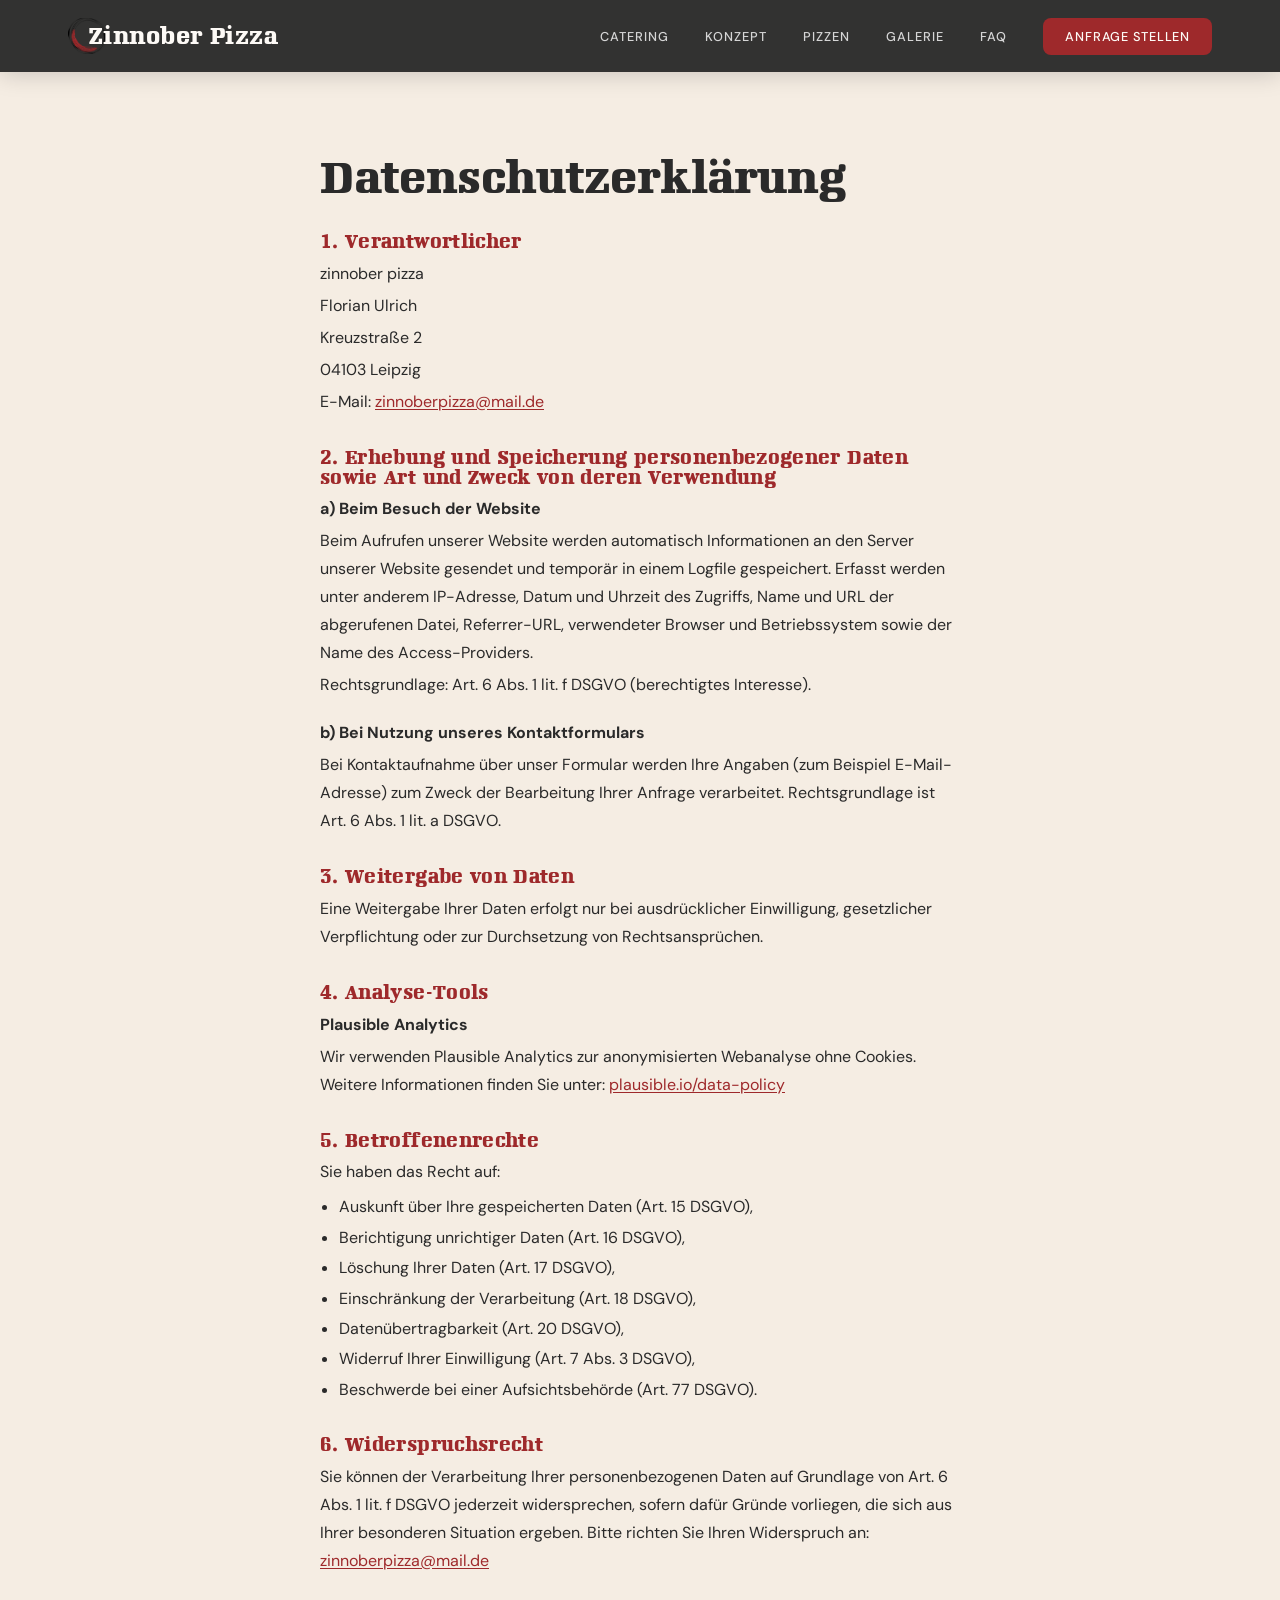
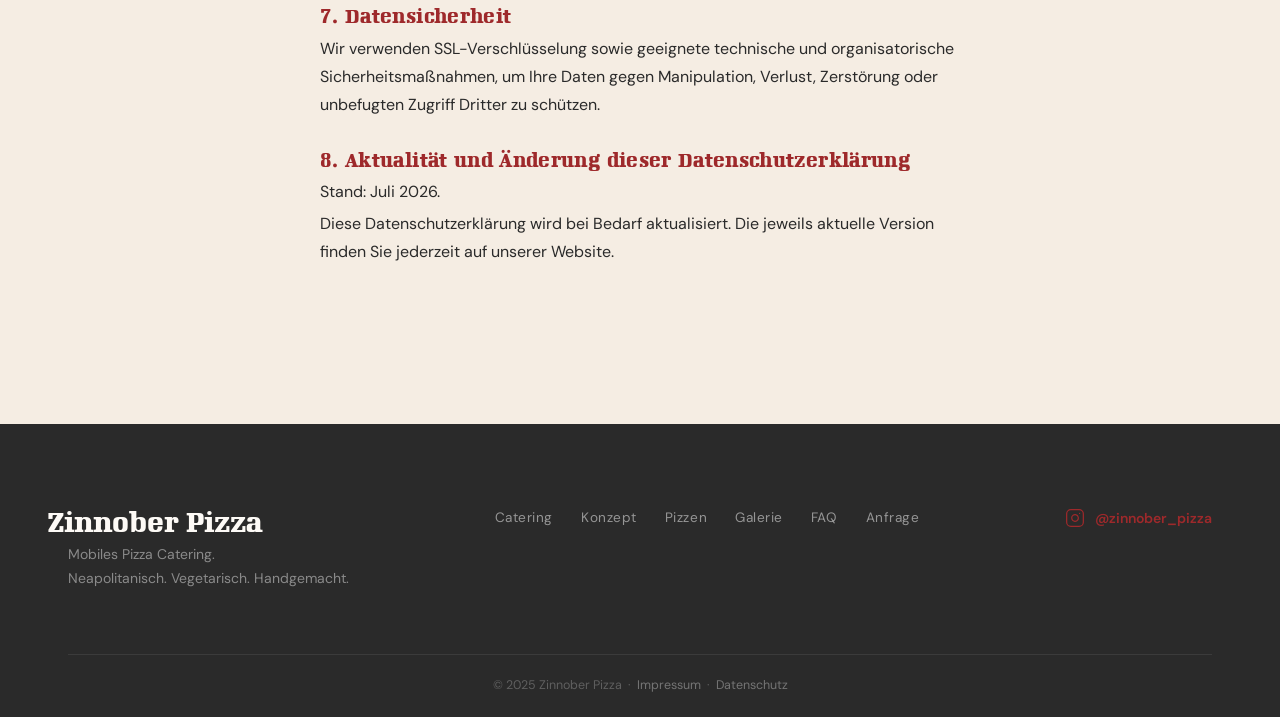
==== commit fd079caf: "pics optimised" ====
--- a/datenschutz.html
+++ b/datenschutz.html
@@ -6,6 +6,8 @@
     <title>Datenschutz – Zinnober Pizza</title>
     <meta name="description" content="Datenschutzerklärung von Zinnober Pizza gemäß DSGVO.">
     <meta name="robots" content="noindex, follow">
+    <link rel="canonical" href="https://zinnoberpizza.com/datenschutz.html">
+    <link rel="icon" type="image/png" href="images/logo.png">
 
     <!-- Google Fonts — DM Sans body only; Napoleon headings are self-hosted in /fonts -->
     <link rel="preconnect" href="https://fonts.googleapis.com">
@@ -49,7 +51,7 @@
                 <h2>Datenschutzerklärung</h2>
 
                 <h3>1. Verantwortlicher</h3>
-                <p>Pizzabäckerei Florian Ulrich</p>
+                <p>zinnober pizza</p>
                 <p>Florian Ulrich</p>
                 <p>Kreuzstraße 2</p>
                 <p>04103 Leipzig</p>
--- a/css/style.css
+++ b/css/style.css
@@ -105,25 +105,14 @@
    CARDBOARD TEXTURE — applied to all warm sections
    Grain SVG + linen fibers + cream gradient stack
 ───────────────────────────────────────────── */
-.s-trust,
+/* Uniform cardboard photo — one fixed image spans Events through Contact
+   so section boundaries never show up as separate crops */
+.s-events,
 .s-why,
 .s-process,
+.s-menu,
 .s-gallery,
-.s-reviews,
 .s-contact {
-    background-color: var(--cream);
-    background-image:
-        url("data:image/svg+xml,%3Csvg xmlns='http://www.w3.org/2000/svg' width='240' height='240'%3E%3Cfilter id='n'%3E%3CfeTurbulence type='fractalNoise' baseFrequency='0.75' numOctaves='4' stitchTiles='stitch'/%3E%3CfeColorMatrix type='saturate' values='0'/%3E%3CfeComponentTransfer%3E%3CfeFuncA type='linear' slope='0.07'/%3E%3C/feComponentTransfer%3E%3C/filter%3E%3Crect width='100%25' height='100%25' filter='url(%23n)'/%3E%3C/svg%3E"),
-        repeating-linear-gradient(90deg,
-            rgba(255,255,255,0)    0px,  rgba(255,255,255,0)    5px,
-            rgba(255,246,230,0.10) 6px,  rgba(255,255,255,0)    7px,
-            rgba(160,120,70,0.04)  9px,  rgba(255,255,255,0)    11px),
-        linear-gradient(180deg, #F9F0E3 0%, #F4E8D6 35%, #F0E2CC 70%, #EBDAC2 100%);
-}
-
-/* Real cardboard photo — Events + Pizza Menu */
-.s-events,
-.s-menu {
     background-color: var(--cream);
     background-image:
         linear-gradient(180deg, rgba(249,240,227,0.55) 0%, rgba(240,226,204,0.55) 100%),
@@ -131,6 +120,52 @@
     background-size: cover;
     background-position: center;
     background-repeat: no-repeat;
+    background-attachment: fixed;
+}
+
+/* ─────────────────────────────────────────────
+   PIZZA PROCESS DECOR — dough → sauce,
+   a visual thread from Catering through Konzept
+───────────────────────────────────────────── */
+.section-bg-pizza {
+    position: absolute;
+    pointer-events: none;
+    user-select: none;
+    filter: drop-shadow(0 22px 32px rgba(0,0,0,0.20));
+}
+/* Dough — sits inside the catering intro, reaching toward the headline.
+   Anchored to page-center (not the viewport edge) so the overlap with
+   the centered text column holds at any width. */
+.section-bg-pizza--dough {
+    left: calc(50% - 740px);
+    top: 30px;
+    width: 480px;
+    transform: rotate(-9deg);
+    z-index: -1;
+}
+/* Sauce — bleeds up from the top of the Konzept section (on top of the
+   preceding Catering section), right side. */
+.section-bg-pizza--sauce {
+    left: calc(50% + 250px);
+    top: -230px;
+    width: 480px;
+    transform: rotate(8deg);
+    z-index: -1;
+}
+/* Fertig (finished pizza) — sits between the Konzept lead paragraph and
+   the "Was aus dem Ofen kommt" title, left side. Bled up from the menu
+   section (not Konzept) so it isn't clipped by the section boundary. */
+.section-bg-pizza--fertig {
+    left: calc(50% - 620px);
+    top: -217px;
+    width: 480px;
+    transform: rotate(-6deg);
+    z-index: -1;
+}
+@media (max-width: 1400px) {
+    .section-bg-pizza--dough,
+    .section-bg-pizza--sauce,
+    .section-bg-pizza--fertig { display: none; }
 }
 
 img  { max-width: 100%; display: block; }
@@ -148,27 +183,6 @@
     max-width: var(--container);
     margin-inline: auto;
     padding-inline: var(--pad-x);
-}
-
-/* Image placeholder */
-.img-ph {
-    width: 100%;
-    height: 100%;
-    background: var(--cream-dk);
-    display: flex;
-    align-items: center;
-    justify-content: center;
-    position: relative;
-}
-.img-ph::after {
-    content: attr(data-label);
-    font-family: var(--font-body);
-    font-size: 0.7rem;
-    letter-spacing: 0.08em;
-    text-transform: uppercase;
-    color: rgba(0,0,0,0.22);
-    text-align: center;
-    padding: 12px;
 }
 
 /* Legal pages (Impressum, Datenschutz) — no hero, header stays solid */
@@ -417,18 +431,6 @@
     z-index: 1;
 }
 
-/* Blur behind hero text so busy photos don't fight the copy */
-.hero-blur {
-    position: absolute;
-    inset: 0;
-    z-index: 1;
-    backdrop-filter: blur(14px);
-    -webkit-backdrop-filter: blur(14px);
-    -webkit-mask-image: linear-gradient(to right, #000 0%, #000 42%, transparent 68%);
-            mask-image: linear-gradient(to right, #000 0%, #000 42%, transparent 68%);
-    pointer-events: none;
-}
-
 /* Content */
 .hero-body {
     position: absolute;
@@ -440,14 +442,20 @@
     padding: calc(var(--nav-h) + 48px) clamp(24px, 8vw, 100px) 80px;
     max-width: 900px;
 }
-.hero-eyebrow {
-    color: rgba(255,255,255,0.68);
-    font-size: 0.72rem;
-    font-weight: 500;
-    letter-spacing: 0.28em;
-    text-transform: uppercase;
-    margin-bottom: 20px;
-    animation: fadeUp 0.9s ease 0.2s both;
+
+/* Frosted panel behind the headline, subtext and button only —
+   lighter blur than a full-bleed wash so the photo still reads through */
+.hero-text-panel {
+    display: flex;
+    flex-direction: column;
+    align-items: flex-start;
+    width: fit-content;
+    max-width: 100%;
+    background: rgba(10,8,7,0.46);
+    backdrop-filter: blur(7px);
+    -webkit-backdrop-filter: blur(7px);
+    border-radius: 20px;
+    padding: 32px clamp(24px, 4vw, 44px);
 }
 .hero-title {
     font-size: clamp(2.6rem, 5.5vw, 4.8rem);
@@ -475,61 +483,9 @@
 }
 .hero-body .btn { animation: fadeUp 0.9s ease 0.8s both; align-self: flex-start; }
 
-.hero-badges {
-    display: flex;
-    flex-wrap: wrap;
-    gap: 16px;
-    margin-top: 28px;
-    animation: fadeUp 0.9s ease 1.0s both;
-}
-.hero-badges li {
-    color: rgba(255,255,255,0.70);
-    font-size: 0.82rem;
-    letter-spacing: 0.04em;
-}
-
 @keyframes fadeUp {
     from { opacity: 0; transform: translateY(24px); }
     to   { opacity: 1; transform: translateY(0); }
-}
-
-/* Slider controls */
-.hero-slider-controls {
-    position: absolute;
-    bottom: 80px;
-    left: 50%;
-    transform: translateX(-50%);
-    z-index: 3;
-    display: flex;
-    align-items: center;
-    gap: 16px;
-}
-.slider-btn {
-    color: rgba(255,255,255,0.6);
-    font-size: 1.1rem;
-    width: 40px; height: 40px;
-    display: flex; align-items: center; justify-content: center;
-    border: 1px solid rgba(255,255,255,0.3);
-    border-radius: 50%;
-    transition: var(--trans);
-    backdrop-filter: blur(4px);
-}
-.slider-btn:hover {
-    color: var(--white);
-    border-color: var(--white);
-    background: rgba(255,255,255,0.10);
-}
-.slider-dots { display: flex; gap: 8px; }
-.slider-dot {
-    width: 6px; height: 6px;
-    border-radius: 50%;
-    background: rgba(255,255,255,0.36);
-    border: none; cursor: pointer;
-    transition: var(--trans); padding: 0;
-}
-.slider-dot.is-active {
-    background: var(--white);
-    transform: scale(1.5);
 }
 
 /* Scroll indicator */
@@ -564,50 +520,13 @@
 
 
 /* ─────────────────────────────────────────────
-   3. TRUST BAR
-───────────────────────────────────────────── */
-.s-trust {
-    padding: clamp(32px, 5vw, 60px) var(--pad-x);
-    box-shadow: var(--shadow-sm);
-}
-.trust-inner {
-    max-width: var(--container);
-    margin-inline: auto;
-    display: grid;
-    grid-template-columns: 1fr auto 1fr auto 1fr auto 1fr;
-    align-items: center;
-    gap: 0;
-}
-.trust-item {
-    display: flex;
-    flex-direction: column;
-    align-items: center;
-    text-align: center;
-    gap: 4px;
-    padding-inline: clamp(12px, 3vw, 40px);
-}
-.trust-stars { color: var(--gold); font-size: 1.1rem; letter-spacing: 2px; line-height: 1; }
-.trust-icon  { font-size: 1.6rem; line-height: 1; }
-.trust-value {
-    font-family: var(--font-display);
-    font-size: clamp(1.2rem, 2.5vw, 1.8rem);
-    font-weight: 700;
-    color: var(--charcoal);
-    line-height: 1.1;
-}
-.trust-label { font-size: 0.78rem; color: var(--text-muted); letter-spacing: 0.04em; }
-.trust-divider {
-    width: 1px;
-    height: 48px;
-    background: var(--cream-dk);
-    flex-shrink: 0;
-}
-
-
-/* ─────────────────────────────────────────────
    4. EVENTS
 ───────────────────────────────────────────── */
 .s-events {
+    position: relative;
+    z-index: 0;
+    overflow-x: clip;
+    overflow-y: visible;
     padding-block: var(--pad-section);
 }
 
@@ -637,7 +556,8 @@
     text-align: left;
     line-height: 1.5;
 }
-.events-location span { flex-shrink: 0; }
+.events-location-icon { flex-shrink: 0; color: var(--red); display: inline-flex; margin-top: 1px; }
+.events-location-icon svg { width: 16px; height: 16px; }
 
 .events-body {
     display: grid;
@@ -691,7 +611,8 @@
     border-radius: 0 8px 8px 0;
     padding: 14px 18px;
 }
-.events-note-icon { font-size: 1.1rem; line-height: 1.4; flex-shrink: 0; }
+.events-note-icon { color: var(--red); display: inline-flex; flex-shrink: 0; margin-top: 1px; }
+.events-note-icon svg { width: 20px; height: 20px; }
 .events-note p {
     font-size: 0.875rem;
     color: var(--text-muted);
@@ -719,6 +640,10 @@
    5. WHY ZINNOBER
 ───────────────────────────────────────────── */
 .s-why {
+    position: relative;
+    z-index: 0;
+    overflow-x: clip;
+    overflow-y: visible;
     padding-block: var(--pad-section);
 }
 .why-layout {
@@ -734,6 +659,11 @@
     font-size: 1rem;
     line-height: 1.8;
 }
+.why-lead {
+    color: var(--charcoal) !important;
+    font-weight: 600;
+    margin-bottom: 16px;
+}
 .why-cards {
     display: grid;
     grid-template-columns: 1fr 1fr;
@@ -754,7 +684,7 @@
     margin-bottom: 8px;
     color: var(--charcoal);
 }
-.why-card p { font-size: 0.875rem; color: var(--text-muted); line-height: 1.65; }
+.why-card p { font-size: 0.9375rem; color: var(--text-muted); line-height: 1.65; }
 
 
 /* ─────────────────────────────────────────────
@@ -772,7 +702,7 @@
 }
 .process-step {
     flex: 1;
-    max-width: 220px;
+    max-width: 240px;
     display: flex;
     flex-direction: column;
     align-items: center;
@@ -780,17 +710,6 @@
     gap: 12px;
     padding-inline: 12px;
 }
-.process-number {
-    width: 52px; height: 52px;
-    border-radius: 50%;
-    background: var(--red);
-    color: var(--white);
-    font-family: var(--font-display);
-    font-size: 1.25rem;
-    font-weight: 700;
-    display: flex; align-items: center; justify-content: center;
-    flex-shrink: 0;
-}
 .process-icon {
     color: var(--red);
     display: flex;
@@ -803,12 +722,12 @@
     height: 40px;
 }
 .process-step h3 {
+    font-size: 1.125rem;
+    color: var(--charcoal);
+}
+.process-step p {
     font-size: 1rem;
-    color: var(--charcoal);
-}
-.process-step p {
-    font-size: 0.85rem;
-    color: var(--text-muted);
+    color: var(--text);
     line-height: 1.6;
 }
 .process-arrow {
@@ -832,6 +751,10 @@
    6b. PIZZA MENU
 ───────────────────────────────────────────── */
 .s-menu {
+    position: relative;
+    z-index: 0;
+    overflow-x: clip;
+    overflow-y: visible;
     padding-block: var(--pad-section);
 }
 .menu-slider {
@@ -856,7 +779,7 @@
     grid-template-columns: repeat(3, 1fr);
     grid-auto-rows: 1fr;
     align-content: start;
-    gap: 20px;
+    gap: 20px clamp(16px, 4vw, 40px);
     padding: 6px 4px 18px;
 }
 .menu-slider-controls {
@@ -894,20 +817,18 @@
     transform: scale(1.3);
 }
 .menu-card {
-    background: var(--cream);
-    border-radius: var(--radius);
-    padding: 20px 24px 28px;
     text-align: center;
-    transition: transform var(--trans), box-shadow var(--trans);
+    transition: transform var(--trans);
 }
 .menu-card:hover {
-    transform: translateY(-4px);
-    box-shadow: var(--shadow-sm);
+    transform: translateY(-6px);
 }
 .menu-card-img {
-    width: 108px;
-    height: 108px;
-    margin: 0 auto 12px;
+    width: 100%;
+    max-width: 300px;
+    aspect-ratio: 1 / 1;
+    margin: 0 auto 16px;
+    filter: drop-shadow(0 14px 20px rgba(0,0,0,0.16));
 }
 .menu-card-img img {
     width: 100%;
@@ -915,15 +836,37 @@
     object-fit: contain;
 }
 .menu-card h3 {
-    font-size: 1.15rem;
+    font-size: 1.3rem;
     color: var(--charcoal);
     margin-bottom: 8px;
 }
 .menu-card p {
-    font-size: 0.82rem;
+    font-size: 0.9rem;
     color: var(--text-muted);
     line-height: 1.6;
 }
+.menu-badge {
+    display: inline-flex;
+    align-items: center;
+    gap: 5px;
+    font-size: 0.66rem;
+    font-weight: 700;
+    letter-spacing: 0.04em;
+    text-transform: uppercase;
+    padding: 4px 11px;
+    border-radius: 999px;
+    margin-bottom: 10px;
+}
+.menu-badge svg { width: 12px; height: 12px; flex-shrink: 0; }
+.menu-badge--veggie {
+    color: var(--olive);
+    background: rgba(92,107,74,0.10);
+    border: 1px solid rgba(92,107,74,0.35);
+}
+.menu-badge--vegan {
+    color: var(--white);
+    background: var(--olive);
+}
 
 
 /* ─────────────────────────────────────────────
@@ -934,6 +877,7 @@
 }
 .gallery-grid {
     display: grid;
+    grid-auto-flow: dense;
     grid-template-columns: repeat(4, 1fr);
     grid-auto-rows: 260px;
     gap: 6px;
@@ -947,8 +891,8 @@
     transition: transform 0.5s ease;
 }
 .gallery-cell:hover { transform: scale(1.02); }
-.gallery-cell:hover .img-ph { transform: scale(1.03); transition: transform 0.5s ease; }
-.gallery-cell .img-ph { width: 100%; height: 100%; transition: transform 0.5s ease; }
+.gallery-cell:hover .gallery-img { transform: scale(1.03); transition: transform 0.5s ease; }
+.gallery-cell .gallery-img { width: 100%; height: 100%; object-fit: cover; display: block; transition: transform 0.5s ease; }
 .gallery-cell--tall { grid-row: span 2; }
 .gallery-cell--wide { grid-column: span 2; }
 
@@ -987,69 +931,6 @@
 .lightbox-close { top: 20px; right: 20px; font-size: 1.8rem; }
 .lightbox-prev  { left: 20px;  top: 50%; transform: translateY(-50%); }
 .lightbox-next  { right: 20px; top: 50%; transform: translateY(-50%); }
-
-
-/* ─────────────────────────────────────────────
-   8. REVIEWS
-───────────────────────────────────────────── */
-.s-reviews {
-    padding-block: var(--pad-section);
-}
-.reviews-grid {
-    display: grid;
-    grid-template-columns: repeat(3, 1fr);
-    gap: 24px;
-}
-.review-card {
-    background: var(--white);
-    border-radius: var(--radius);
-    padding: clamp(28px, 3vw, 40px);
-    box-shadow: var(--shadow-sm);
-    display: flex;
-    flex-direction: column;
-    gap: 20px;
-    transition: transform var(--trans), box-shadow var(--trans);
-}
-.review-card:hover {
-    transform: translateY(-4px);
-    box-shadow: var(--shadow-md);
-}
-.review-stars {
-    color: var(--gold);
-    font-size: 1rem;
-    letter-spacing: 3px;
-    line-height: 1;
-}
-.review-text {
-    color: var(--text);
-    font-size: 0.9375rem;
-    line-height: 1.75;
-    font-style: italic;
-    flex: 1;
-}
-.review-author {
-    display: flex;
-    align-items: center;
-    gap: 14px;
-}
-.review-avatar {
-    width: 44px; height: 44px;
-    border-radius: 50%;
-    flex-shrink: 0;
-    overflow: hidden;
-}
-.review-avatar.img-ph { height: 44px; }
-.review-author strong {
-    display: block;
-    font-size: 0.9rem;
-    color: var(--charcoal);
-    font-family: var(--font-display);
-}
-.review-author span {
-    font-size: 0.78rem;
-    color: var(--text-muted);
-}
-
 
 /* ─────────────────────────────────────────────
    9. FAQ
@@ -1212,6 +1093,13 @@
     border-color: var(--red);
     box-shadow: 0 0 0 3px rgba(158, 41, 43, 0.15);
 }
+.form-success {
+    font-size: 1.1rem;
+    color: var(--charcoal);
+    text-align: center;
+    padding: clamp(32px, 6vw, 64px);
+    font-family: var(--font-display);
+}
 select {
     background-image: url("data:image/svg+xml,%3Csvg xmlns='http://www.w3.org/2000/svg' width='12' height='8'%3E%3Cpath d='M1 1l5 5 5-5' stroke='%236A6A6A' stroke-width='1.5' fill='none' stroke-linecap='round'/%3E%3C/svg%3E");
     background-repeat: no-repeat;
@@ -1236,7 +1124,8 @@
 .contact-channels li {
     display: flex; gap: 16px; align-items: flex-start;
 }
-.contact-channel-icon { font-size: 1.3rem; line-height: 1; flex-shrink: 0; padding-top: 2px; }
+.contact-channel-icon { color: var(--red); display: inline-flex; flex-shrink: 0; padding-top: 2px; }
+.contact-channel-icon svg { width: 24px; height: 24px; }
 .contact-channels strong { display: block; font-size: 0.8rem; text-transform: uppercase; letter-spacing: 0.1em; color: var(--text-muted); margin-bottom: 2px; font-family: var(--font-body); font-weight: 600; }
 .contact-channels a { color: var(--charcoal); font-size: 0.975rem; transition: color var(--trans); }
 .contact-channels a:hover { color: var(--red); }
@@ -1246,7 +1135,7 @@
     padding: 20px 24px;
     border-left: 3px solid var(--red);
 }
-.contact-note p { font-size: 0.875rem; color: var(--text-muted); line-height: 1.65; }
+.contact-note p { font-size: 0.9rem; color: var(--text-muted); line-height: 1.65; }
 
 
 /* ─────────────────────────────────────────────
@@ -1266,13 +1155,26 @@
     border-bottom: 1px solid rgba(255,255,255,0.08);
 }
 .footer-brand { max-width: 300px; }
+.footer-logo-row {
+    display: flex;
+    align-items: center;
+    gap: 0;
+    margin-bottom: 12px;
+}
+.footer-logo-img {
+    height: 40px;
+    width: auto;
+    flex-shrink: 0;
+}
 .footer-logo {
     display: block;
     font-family: var(--font-display);
     font-size: 1.6rem;
     font-weight: 700;
     color: var(--white);
-    margin-bottom: 12px;
+    margin-left: -20px;
+    position: relative;
+    z-index: 1;
 }
 .footer-brand p {
     color: rgba(255,255,255,0.45);
@@ -1313,22 +1215,11 @@
    RESPONSIVE – Tablet ≤1024px
 ───────────────────────────────────────────── */
 @media (max-width: 1024px) {
-    .trust-inner {
-        grid-template-columns: 1fr 1fr;
-        gap: 32px;
-    }
-    .trust-divider { display: none; }
-
-    .events-grid { grid-template-columns: repeat(2, 1fr); }
-    .event-info-grid { grid-template-columns: repeat(2, 1fr); }
-
     .why-layout {
         grid-template-columns: 1fr;
         gap: 48px;
     }
     .why-text .section-title { font-size: clamp(1.8rem, 4vw, 2.8rem); }
-
-    .reviews-grid { grid-template-columns: repeat(2, 1fr); }
 
     .contact-layout { grid-template-columns: 1fr; }
     .contact-info-col { padding-top: 0; }
@@ -1365,18 +1256,7 @@
 
     /* Hero */
     .hero-body { padding: 0 clamp(20px, 6vw, 48px); }
-    .hero-slider-controls { bottom: 64px; }
-    .hero-blur {
-        -webkit-mask-image: linear-gradient(to right, #000 0%, #000 75%, transparent 95%);
-                mask-image: linear-gradient(to right, #000 0%, #000 75%, transparent 95%);
-    }
-
-    /* Trust */
-    .trust-inner { grid-template-columns: 1fr 1fr; gap: 24px; }
-
-    /* Events */
-    .events-grid { grid-template-columns: 1fr; gap: 20px; }
-    .event-info-grid { grid-template-columns: repeat(2, 1fr); }
+    .hero-text-panel { padding: 24px clamp(20px, 5vw, 32px); }
 
     /* Why */
     .why-cards { grid-template-columns: 1fr; }
@@ -1390,9 +1270,6 @@
     .gallery-grid { grid-template-columns: 1fr 1fr; grid-auto-rows: 200px; }
     .gallery-cell--wide { grid-column: span 2; }
 
-    /* Reviews */
-    .reviews-grid { grid-template-columns: 1fr; }
-
     /* Form */
     .form-row { grid-template-columns: 1fr; }
 
@@ -1406,15 +1283,14 @@
    RESPONSIVE – Small ≤480px
 ───────────────────────────────────────────── */
 @media (max-width: 480px) {
-    .trust-inner { grid-template-columns: 1fr; gap: 24px; }
-    .event-info-grid { grid-template-columns: 1fr; }
     .gallery-grid { grid-template-columns: 1fr; grid-auto-rows: 220px; }
     .gallery-cell--tall { grid-row: span 1; }
     .gallery-cell--wide { grid-column: span 1; }
 
-    .menu-page { gap: 6px 8px; }
-    .menu-card { padding: 8px 4px 14px; }
-    .menu-card-img { width: 48px; height: 48px; margin-bottom: 6px; }
-    .menu-card h3 { font-size: 0.72rem; margin-bottom: 3px; }
-    .menu-card p { font-size: 0.56rem; line-height: 1.35; }
-}
+    .menu-page { gap: 10px 8px; }
+    .menu-card-img { margin-bottom: 8px; }
+    .menu-card h3 { font-size: 0.8rem; margin-bottom: 4px; }
+    .menu-card p { font-size: 0.62rem; line-height: 1.4; }
+    .menu-badge { font-size: 0.54rem; padding: 3px 7px; gap: 3px; margin-bottom: 6px; }
+    .menu-badge svg { width: 9px; height: 9px; }
+}
